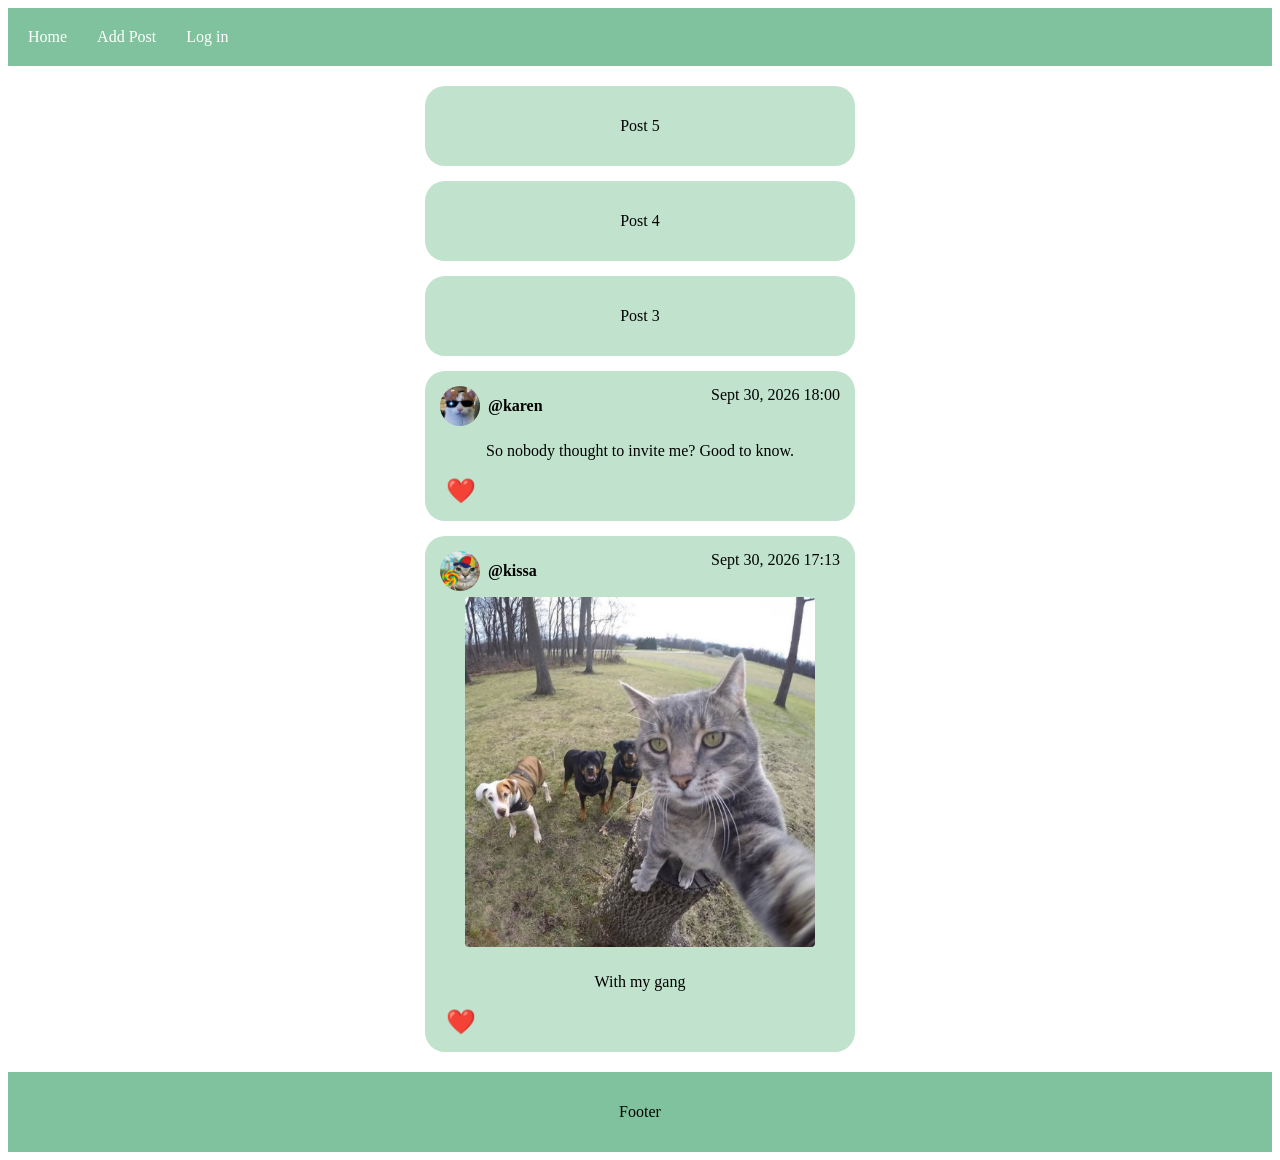
==== index.html @ af1b4655 "Added a second post" ====
<!doctype html>
<html lang="en">
  <head>
    <meta charset="UTF-8" />
    <meta name="viewport" content="width=device-width, initial-scale=1.0" />
    <title>PostIt homework</title>

    <!-- Connects the CSS file to the HTML page -->
    <link rel="stylesheet" href="style.css" />
  </head>

  <body>
    <!-- Navigation bar -->
    <header>
      <nav>
        <a href="index.html">Home</a>
        <a href="addPost.html">Add Post</a>
        <a href="login.html">Log in</a>
      </nav>
    </header>

    <!-- Main content with posts -->
    <main>
      <article>
        <div class="post-header">
          <div class="user-info">
            <img src="kotik.jpg" alt="Profile picture">
            <span class="username">@kissa</span>
          </div>

          <span>Sept 30, 2026 17:13</span>
        </div>

        <img class="post-image" src="catwithhomies.jpg" alt="Cat with dogs">
        <p>With my gang</p>
        <button class="reaction">❤️</button>

      </article>

      <article>
        <div class="post-header">
          <div class="user-info">
            <img src="cat2.jpg" alt="Cat2 profile picture">
            <span class="username">@karen</span>
          </div>
          <span>Sept 30, 2026 18:00</span>
        </div>
        <p>So nobody thought to invite me? Good to know.</p>
        <button class="reaction">❤️</button>
      </article>

      <article>

        <p>Post 3</p>
      </article>

      <article>
        <p>Post 4</p>
      </article>

      <article>
        <p>Post 5</p>
      </article>
    </main>

    <!-- Bottom section of the page -->
    <footer>
      <p>Footer</p>
    </footer>
  </body>
</html>
---- style.css ----
header {
    background-color: #80c29d;
    padding: 15px;
    position: sticky;
    top: 0;
}
nav {
    display: flex;
    gap: 20px;
}

nav a{
    text-decoration: none;
    padding: 5px;
    color: white;
}

nav a:hover{
    background-color: #468065;
    border-radius: 10px;
}

main {
    display: flex;
    flex-direction: column-reverse;
    align-items: center;
    gap: 15px;
    padding: 20px;
}

article {
    background-color: #c1e3cd;
    width: 400px;
    text-align: center;
    padding: 15px;
    border-radius: 20px;
}

footer {
    padding: 15px;
    background-color: #80c29d;
    text-align: center;
}

.post-header {
    display: flex;
    justify-content: space-between;
}

.post-header img {
    width: 40px;
    height: 40px;
    border-radius: 50%;
    object-fit: cover;
}

.post-image {
    width: 100%;
    border-radius: 10px;
    max-width: 350px;
    padding: 6px;
}

.reaction {
    border: none;
    background: none;
    font-size: 24px;
    cursor: pointer;
    display: block;
    margin-right: auto;
}

.user-info {
    display: flex;
    align-items: center;
    gap: 8px;
}

.username {
    font-weight: bold;
}
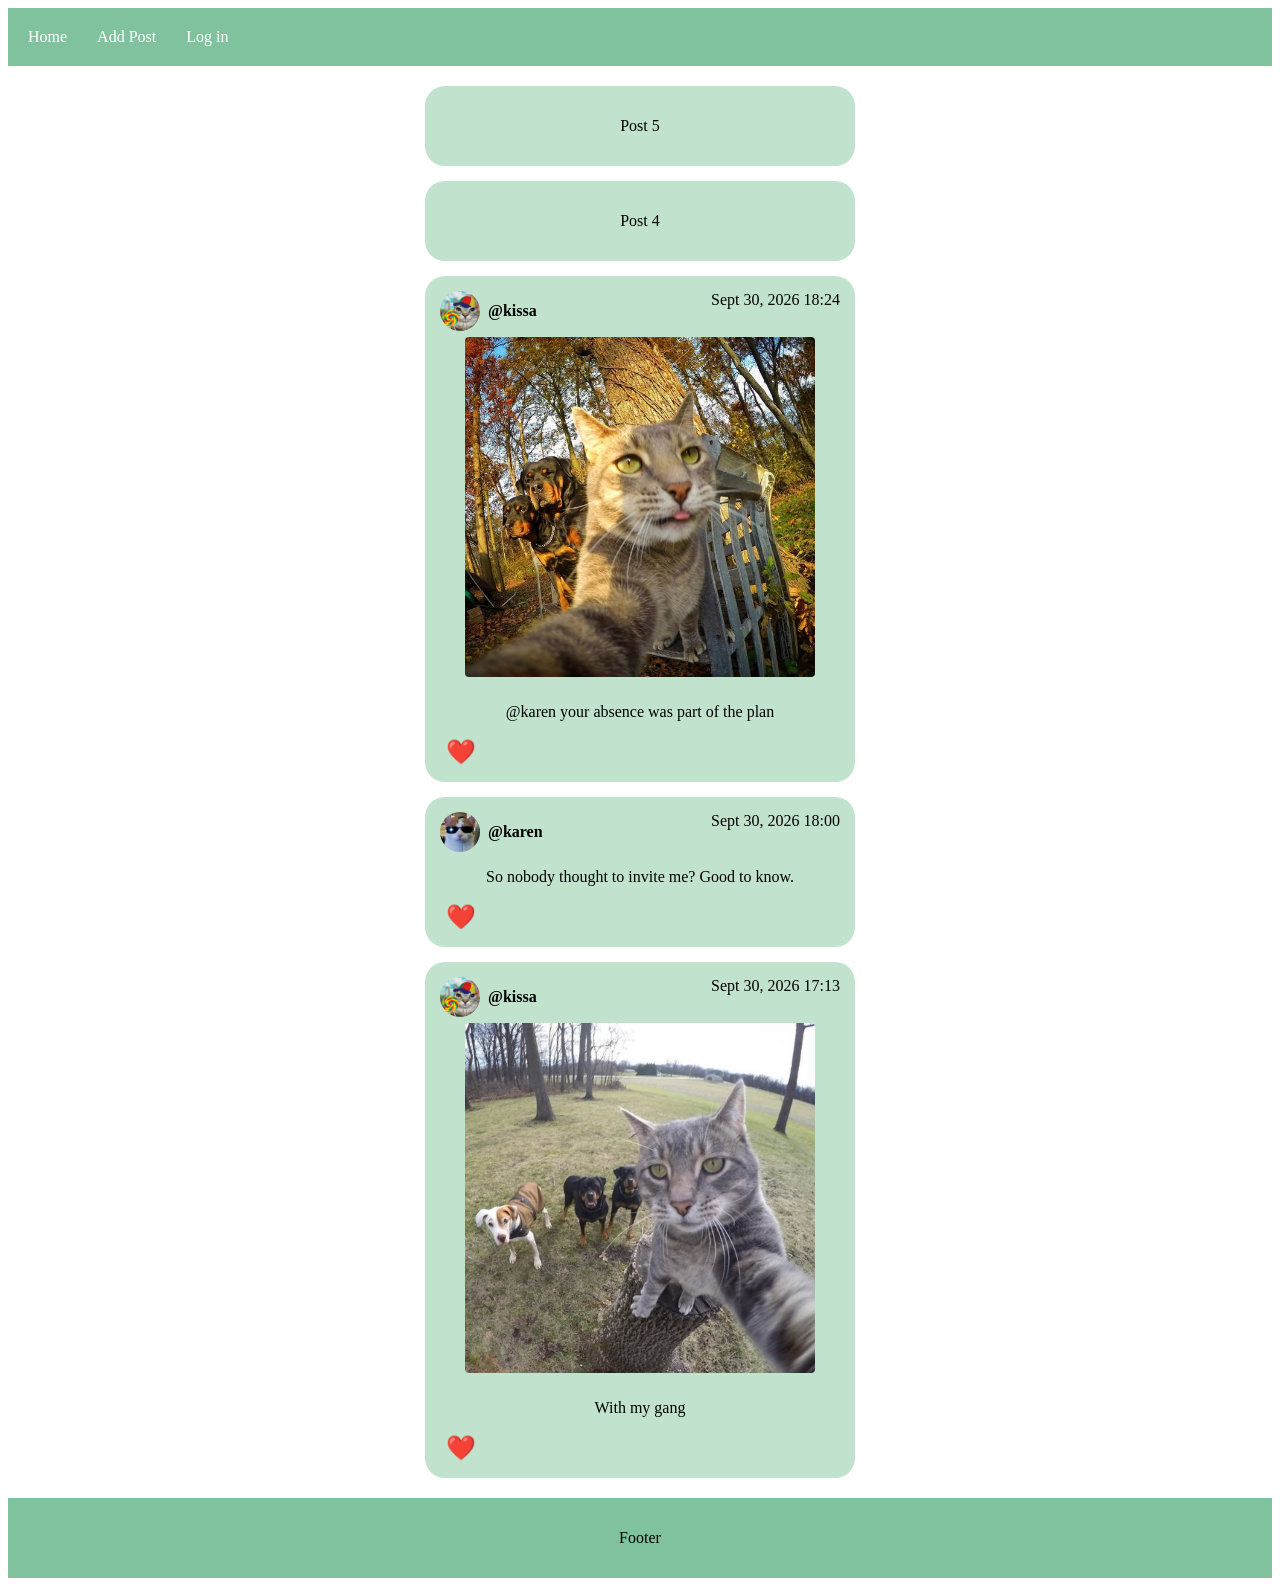
==== commit bbc29a1a: "Added a third post" ====
--- a/index.html
+++ b/index.html
@@ -50,8 +50,19 @@
       </article>
 
       <article>
+        <div class="post-header">
+          <div class="user-info">
+            <img src="kotik.jpg" alt="Profile picture">
+            <span class="username">@kissa</span>
+          </div>
 
-        <p>Post 3</p>
+          <span>Sept 30, 2026 18:24</span>
+        </div>
+
+        <img class="post-image" src="post3.jpg" alt="Cat with dogs2">
+        <p>@karen your absence was part of the plan</p>
+        <button class="reaction">❤️</button>
+
       </article>
 
       <article>
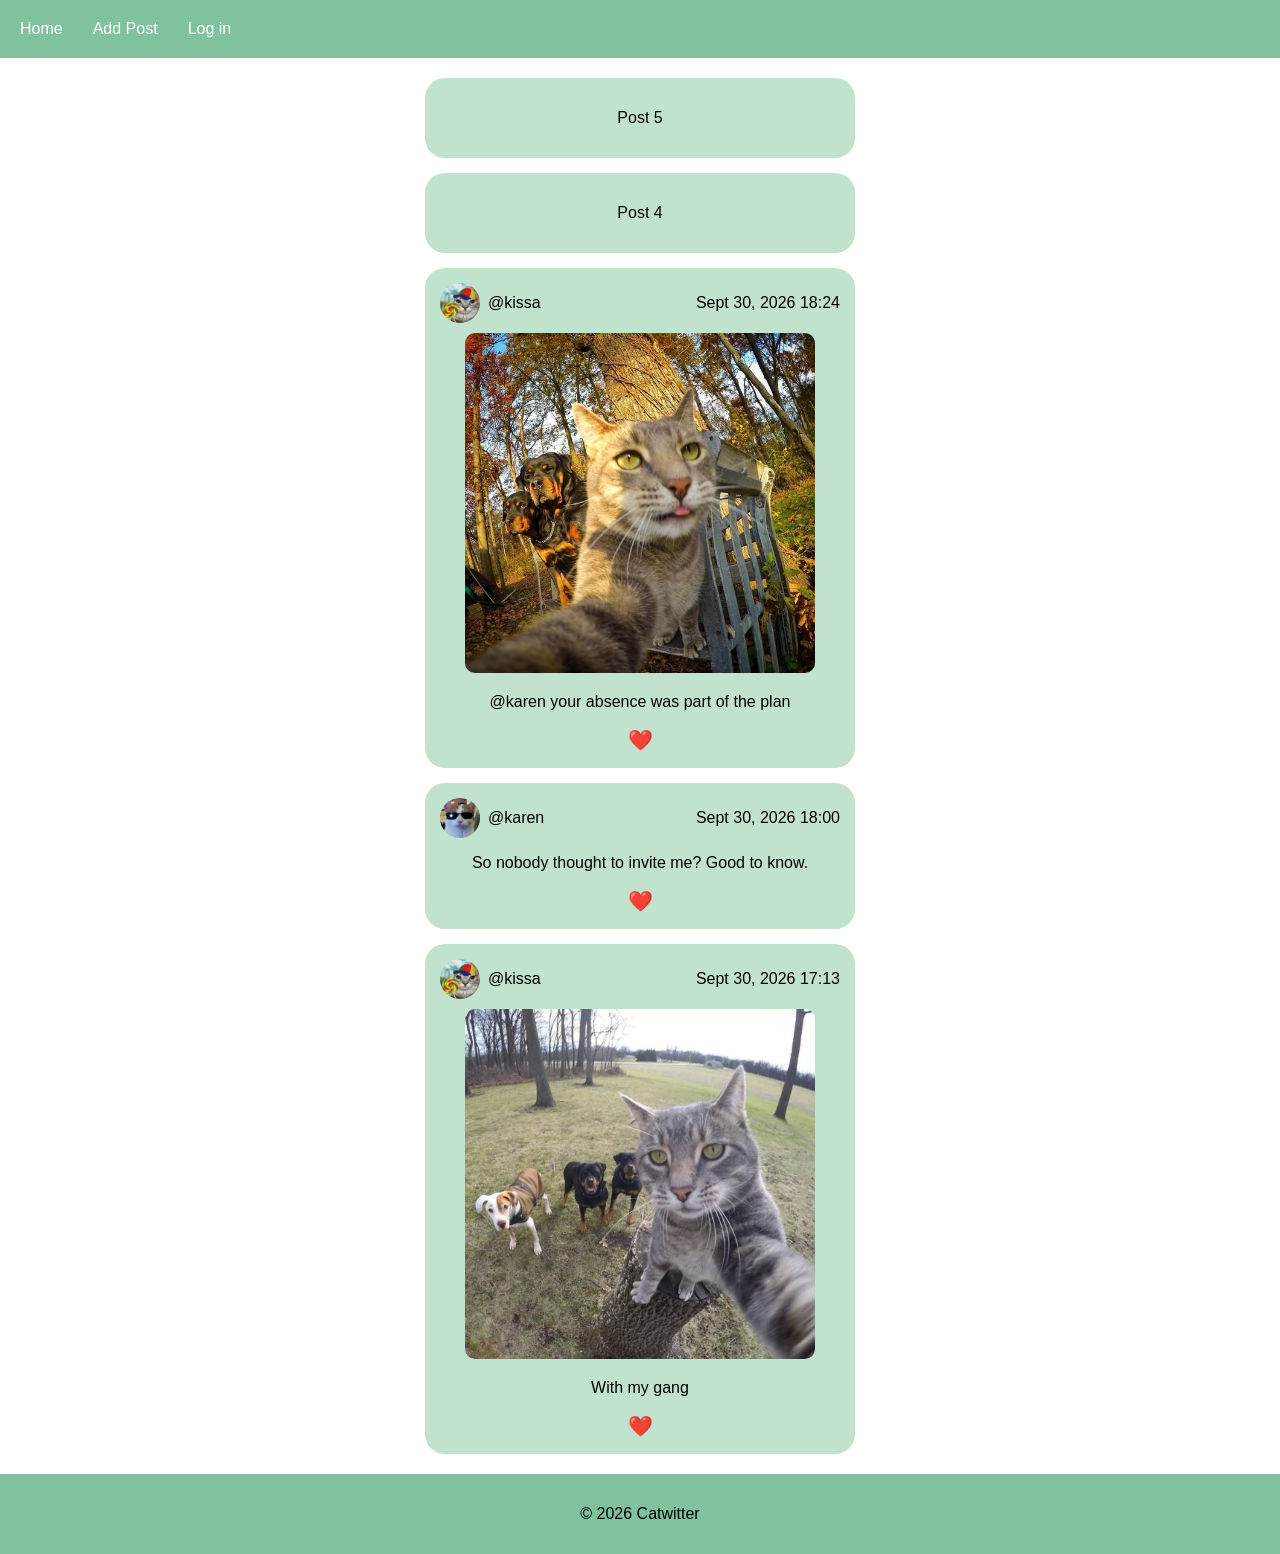
==== commit 58606695: "More stuff and comments" ====
--- a/index.html
+++ b/index.html
@@ -3,14 +3,14 @@
   <head>
     <meta charset="UTF-8" />
     <meta name="viewport" content="width=device-width, initial-scale=1.0" />
-    <title>PostIt homework</title>
+    <title>Homework1</title>
 
     <!-- Connects the CSS file to the HTML page -->
     <link rel="stylesheet" href="style.css" />
   </head>
 
   <body>
-    <!-- Navigation bar -->
+    <!-- Navigation bar with links to all main pages -->
     <header>
       <nav>
         <a href="index.html">Home</a>
@@ -19,56 +19,61 @@
       </nav>
     </header>
 
-    <!-- Main content with posts -->
+    <!-- Main content containing five different posts -->
     <main>
+      <!-- First post with user information, image, text and reaction button -->
       <article>
         <div class="post-header">
           <div class="user-info">
-            <img src="kotik.jpg" alt="Profile picture">
+            <img src="kotik.jpg" alt="Profile picture" />
             <span class="username">@kissa</span>
           </div>
 
           <span>Sept 30, 2026 17:13</span>
         </div>
 
-        <img class="post-image" src="catwithhomies.jpg" alt="Cat with dogs">
+        <img class="post-image" src="catwithhomies.jpg" alt="Cat with dogs" />
         <p>With my gang</p>
         <button class="reaction">❤️</button>
-
       </article>
 
+      <!-- Second post without an image -->
       <article>
         <div class="post-header">
           <div class="user-info">
-            <img src="cat2.jpg" alt="Cat2 profile picture">
+            <img src="cat2.jpg" alt="Cat profile picture" />
             <span class="username">@karen</span>
           </div>
+
           <span>Sept 30, 2026 18:00</span>
         </div>
+
         <p>So nobody thought to invite me? Good to know.</p>
         <button class="reaction">❤️</button>
       </article>
 
+      <!-- Third post with an image -->
       <article>
         <div class="post-header">
           <div class="user-info">
-            <img src="kotik.jpg" alt="Profile picture">
+            <img src="kotik.jpg" alt="Profile picture" />
             <span class="username">@kissa</span>
           </div>
 
           <span>Sept 30, 2026 18:24</span>
         </div>
 
-        <img class="post-image" src="post3.jpg" alt="Cat with dogs2">
+        <img class="post-image" src="post3.jpg" alt="Cat outdoors" />
         <p>@karen your absence was part of the plan</p>
         <button class="reaction">❤️</button>
-
       </article>
 
+      <!-- Fourth post -->
       <article>
         <p>Post 4</p>
       </article>
 
+      <!-- Fifth post -->
       <article>
         <p>Post 5</p>
       </article>
@@ -76,7 +81,7 @@
 
     <!-- Bottom section of the page -->
     <footer>
-      <p>Footer</p>
+      <p>© 2026 Catwitter</p>
     </footer>
   </body>
 </html>
--- a/style.css
+++ b/style.css
@@ -1,25 +1,41 @@
+/* Gives the page a simple layout and removes default spacing */
+body {
+    margin: 0;
+    font-family: Arial, sans-serif;
+}
+
+
+/* ---------- HEADER AND NAVIGATION ---------- */
+
+/* Styles the header at the top of the page */
 header {
     background-color: #80c29d;
     padding: 15px;
-    position: sticky;
-    top: 0;
-}
+}
+
+/* Uses Flexbox to place navigation links next to each other */
 nav {
     display: flex;
     gap: 20px;
 }
 
-nav a{
+/* Descendant selector: styles links inside the navigation bar */
+nav a {
     text-decoration: none;
     padding: 5px;
     color: white;
 }
 
-nav a:hover{
+/* Pseudo-class: changes the background when hovering over a link */
+nav a:hover {
     background-color: #468065;
     border-radius: 10px;
 }
 
+
+/* ---------- MAIN CONTENT ---------- */
+
+/* Uses Flexbox to arrange the main content reverse order */
 main {
     display: flex;
     flex-direction: column-reverse;
@@ -28,54 +44,189 @@
     padding: 20px;
 }
 
+/* Styles each post/content box */
 article {
     background-color: #c1e3cd;
     width: 400px;
+    max-width: 90%;
     text-align: center;
     padding: 15px;
     border-radius: 20px;
 }
 
+
+/* ---------- POSTS ---------- */
+
+/* Places user information and date on opposite sides */
+.post-header {
+    display: flex;
+    justify-content: space-between;
+    align-items: center;
+}
+
+/* Places the profile picture and username next to each other */
+.user-info {
+    display: flex;
+    align-items: center;
+    gap: 8px;
+}
+
+/* Styles the profile picture */
+.user-info img {
+    width: 40px;
+    height: 40px;
+    border-radius: 50%;
+    object-fit: cover;
+}
+
+/* Keeps post images inside the post */
+.post-image {
+    width: 100%;
+    max-width: 350px;
+    height: auto;
+    border-radius: 10px;
+    margin-top: 10px;
+}
+
+/* Styles the reaction button */
+.reaction {
+    border: none;
+    background: none;
+    cursor: pointer;
+    font-size: 20px;
+}
+
+
+/* ---------- LOGIN PAGE ---------- */
+
+/* Makes the login box smaller than a regular post */
+.login {
+    width: 220px;
+    padding: 25px;
+    margin-top: 40px;
+}
+
+/* Descendant selector: places login fields under each other */
+.login form {
+    display: flex;
+    flex-direction: column;
+    align-items: center;
+    gap: 12px;
+    margin: 15px 0;
+}
+
+/* Styles the login input fields */
+.login input {
+    width: 160px;
+    padding: 8px;
+    box-sizing: border-box;
+}
+
+/* Styles the login button */
+.login button {
+    padding: 8px 15px;
+    background-color: #468065;
+    color: white;
+    border: none;
+    border-radius: 5px;
+    cursor: pointer;
+}
+
+/* Removes underlines from links in the login box */
+.login a {
+    text-decoration: none;
+}
+
+
+/* ---------- REQUIRED SELECTORS ---------- */
+
+/* Child selector: selects paragraphs directly inside the login box */
+.login > p {
+    margin: 5px;
+}
+
+/* Adjacent sibling selector: selects a paragraph directly after another paragraph */
+.login p + p {
+    margin-top: 0;
+}
+
+/* General sibling selector: selects the form that comes after the heading */
+.login h3 ~ form {
+    margin-top: 15px;
+}
+
+
+/* ---------- ADD POST PAGE ---------- */
+
+/* Makes the Add Post box smaller */
+.add-post {
+    width: 250px;
+    padding: 30px;
+    margin-top: 30px;
+}
+
+/* Places all Add Post form elements underneath each other */
+.add-post form {
+    display: flex;
+    flex-direction: column;
+    gap: 10px;
+    text-align: left;
+}
+
+/* Gives the post text area a suitable size */
+.add-post textarea {
+    height: 80px;
+    padding: 8px;
+    resize: vertical;
+    box-sizing: border-box;
+}
+
+/* Adds spacing below the file input */
+.add-post input[type="file"] {
+    margin-bottom: 5px;
+}
+
+/* Styles the Create post button */
+.add-post button {
+    align-self: center;
+    padding: 8px 15px;
+    background-color: #468065;
+    color: white;
+    border: none;
+    border-radius: 5px;
+    cursor: pointer;
+}
+
+
+/* ---------- FOOTER ---------- */
+
+/* Styles the bottom section of the page */
 footer {
     padding: 15px;
     background-color: #80c29d;
     text-align: center;
 }
 
-.post-header {
-    display: flex;
-    justify-content: space-between;
-}
-
-.post-header img {
-    width: 40px;
-    height: 40px;
-    border-radius: 50%;
-    object-fit: cover;
-}
-
-.post-image {
-    width: 100%;
-    border-radius: 10px;
-    max-width: 350px;
-    padding: 6px;
-}
-
-.reaction {
-    border: none;
-    background: none;
-    font-size: 24px;
-    cursor: pointer;
-    display: block;
-    margin-right: auto;
-}
-
-.user-info {
-    display: flex;
-    align-items: center;
-    gap: 8px;
-}
-
-.username {
-    font-weight: bold;
+
+/* ---------- MOBILE VIEW ---------- */
+
+/* Makes posts and forms fit smaller cellphone screens */
+@media (max-width: 600px) {
+    main {
+        padding: 10px;
+    }
+
+    article {
+        width: 90%;
+    }
+
+    .post-header {
+        flex-direction: column;
+        gap: 5px;
+    }
+
+    .login,
+    .add-post {
+        width: 80%;
+    }
 }
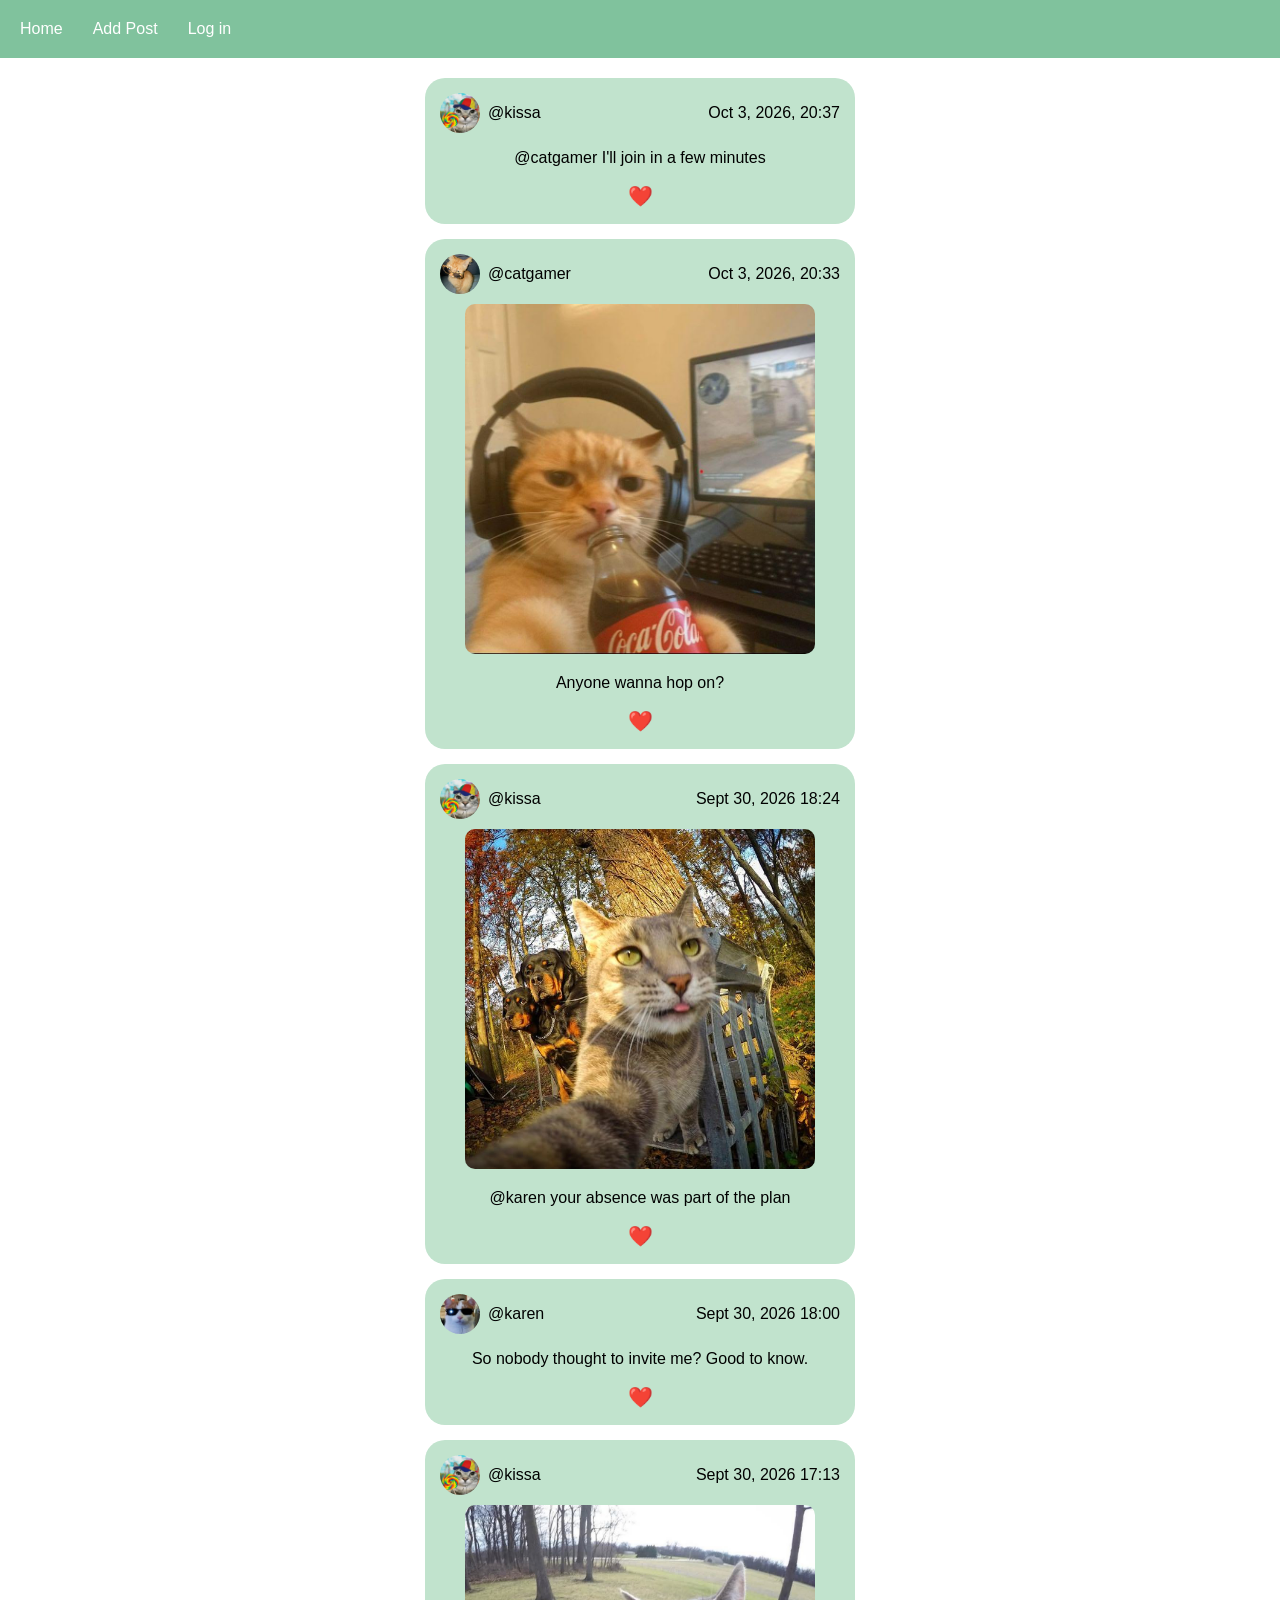
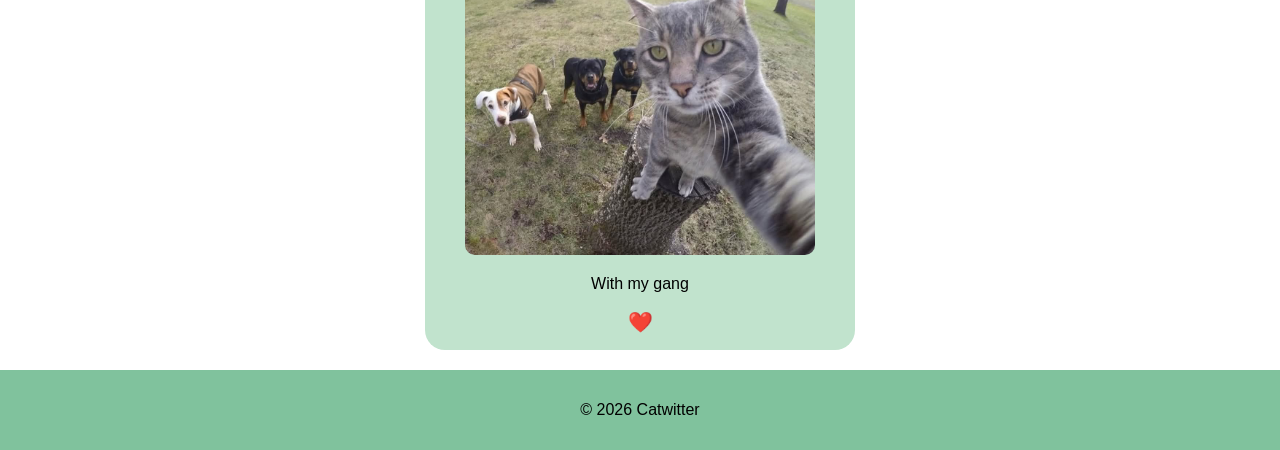
==== commit 82ce087d: "Added a third post" ====
--- a/index.html
+++ b/index.html
@@ -5,7 +5,6 @@
     <meta name="viewport" content="width=device-width, initial-scale=1.0" />
     <title>Homework1</title>
 
-    <!-- Connects the CSS file to the HTML page -->
     <link rel="stylesheet" href="style.css" />
   </head>
 
@@ -21,48 +20,42 @@
 
     <!-- Main content containing five different posts -->
     <main>
-      <!-- First post with user information, image, text and reaction button -->
+      <!-- First post -->
       <article>
         <div class="post-header">
           <div class="user-info">
             <img src="kotik.jpg" alt="Profile picture" />
             <span class="username">@kissa</span>
           </div>
-
           <span>Sept 30, 2026 17:13</span>
         </div>
-
         <img class="post-image" src="catwithhomies.jpg" alt="Cat with dogs" />
         <p>With my gang</p>
         <button class="reaction">❤️</button>
       </article>
 
-      <!-- Second post without an image -->
+      <!-- Second post -->
       <article>
         <div class="post-header">
           <div class="user-info">
             <img src="cat2.jpg" alt="Cat profile picture" />
             <span class="username">@karen</span>
           </div>
-
           <span>Sept 30, 2026 18:00</span>
         </div>
-
         <p>So nobody thought to invite me? Good to know.</p>
         <button class="reaction">❤️</button>
       </article>
 
-      <!-- Third post with an image -->
+      <!-- Third post -->
       <article>
         <div class="post-header">
           <div class="user-info">
             <img src="kotik.jpg" alt="Profile picture" />
             <span class="username">@kissa</span>
           </div>
-
           <span>Sept 30, 2026 18:24</span>
         </div>
-
         <img class="post-image" src="post3.jpg" alt="Cat outdoors" />
         <p>@karen your absence was part of the plan</p>
         <button class="reaction">❤️</button>
@@ -70,12 +63,29 @@
 
       <!-- Fourth post -->
       <article>
-        <p>Post 4</p>
+        <div class="post-header">
+          <div class="user-info">
+            <img src="cat3.jpg" alt="Profile picture 3" />
+            <span class="username">@catgamer</span>
+          </div>
+          <span>Oct 3, 2026, 20:33</span>
+        </div>
+        <img class="post-image" src="catplayer.jpg" alt="Gamer cat" />
+        <p>Anyone wanna hop on?</p>
+        <button class="reaction">❤️</button>
       </article>
 
       <!-- Fifth post -->
       <article>
-        <p>Post 5</p>
+        <div class="post-header">
+          <div class="user-info">
+            <img src="kotik.jpg" alt="Profile picture" />
+            <span class="username">@kissa</span>
+          </div>
+          <span>Oct 3, 2026, 20:37</span>
+        </div>
+        <p>@catgamer I'll join in a few minutes</p>
+        <button class="reaction">❤️</button>
       </article>
     </main>
 
--- a/style.css
+++ b/style.css
@@ -4,8 +4,7 @@
     font-family: Arial, sans-serif;
 }
 
-
-/* ---------- HEADER AND NAVIGATION ---------- */
+/* Header and navigation */
 
 /* Styles the header at the top of the page */
 header {
@@ -19,21 +18,20 @@
     gap: 20px;
 }
 
-/* Descendant selector: styles links inside the navigation bar */
+/* Descendant selector, styles links inside the navigation bar */
 nav a {
     text-decoration: none;
     padding: 5px;
     color: white;
 }
 
-/* Pseudo-class: changes the background when hovering over a link */
+/* Pseudo-class, changes the background when hovering over a link */
 nav a:hover {
     background-color: #468065;
     border-radius: 10px;
 }
 
-
-/* ---------- MAIN CONTENT ---------- */
+/* Main */
 
 /* Uses Flexbox to arrange the main content reverse order */
 main {
@@ -54,8 +52,7 @@
     border-radius: 20px;
 }
 
-
-/* ---------- POSTS ---------- */
+/* Posts */
 
 /* Places user information and date on opposite sides */
 .post-header {
@@ -96,8 +93,7 @@
     font-size: 20px;
 }
 
-
-/* ---------- LOGIN PAGE ---------- */
+/* Login page */
 
 /* Makes the login box smaller than a regular post */
 .login {
@@ -106,7 +102,7 @@
     margin-top: 40px;
 }
 
-/* Descendant selector: places login fields under each other */
+/* Descendant selector, places login fields under each other */
 .login form {
     display: flex;
     flex-direction: column;
@@ -137,26 +133,25 @@
     text-decoration: none;
 }
 
-
-/* ---------- REQUIRED SELECTORS ---------- */
+/* Selectors */
 
 /* Child selector: selects paragraphs directly inside the login box */
 .login > p {
     margin: 5px;
 }
 
-/* Adjacent sibling selector: selects a paragraph directly after another paragraph */
+/* Adjacent sibling selector, selects a paragraph directly after another paragraph */
 .login p + p {
     margin-top: 0;
 }
 
-/* General sibling selector: selects the form that comes after the heading */
+/* General sibling selector, selects the form that comes after the heading */
 .login h3 ~ form {
     margin-top: 15px;
 }
 
 
-/* ---------- ADD POST PAGE ---------- */
+/* Add post page */
 
 /* Makes the Add Post box smaller */
 .add-post {
@@ -197,36 +192,10 @@
     cursor: pointer;
 }
 
-
-/* ---------- FOOTER ---------- */
-
-/* Styles the bottom section of the page */
+/* Footer */
+
 footer {
     padding: 15px;
     background-color: #80c29d;
     text-align: center;
 }
-
-
-/* ---------- MOBILE VIEW ---------- */
-
-/* Makes posts and forms fit smaller cellphone screens */
-@media (max-width: 600px) {
-    main {
-        padding: 10px;
-    }
-
-    article {
-        width: 90%;
-    }
-
-    .post-header {
-        flex-direction: column;
-        gap: 5px;
-    }
-
-    .login,
-    .add-post {
-        width: 80%;
-    }
-}
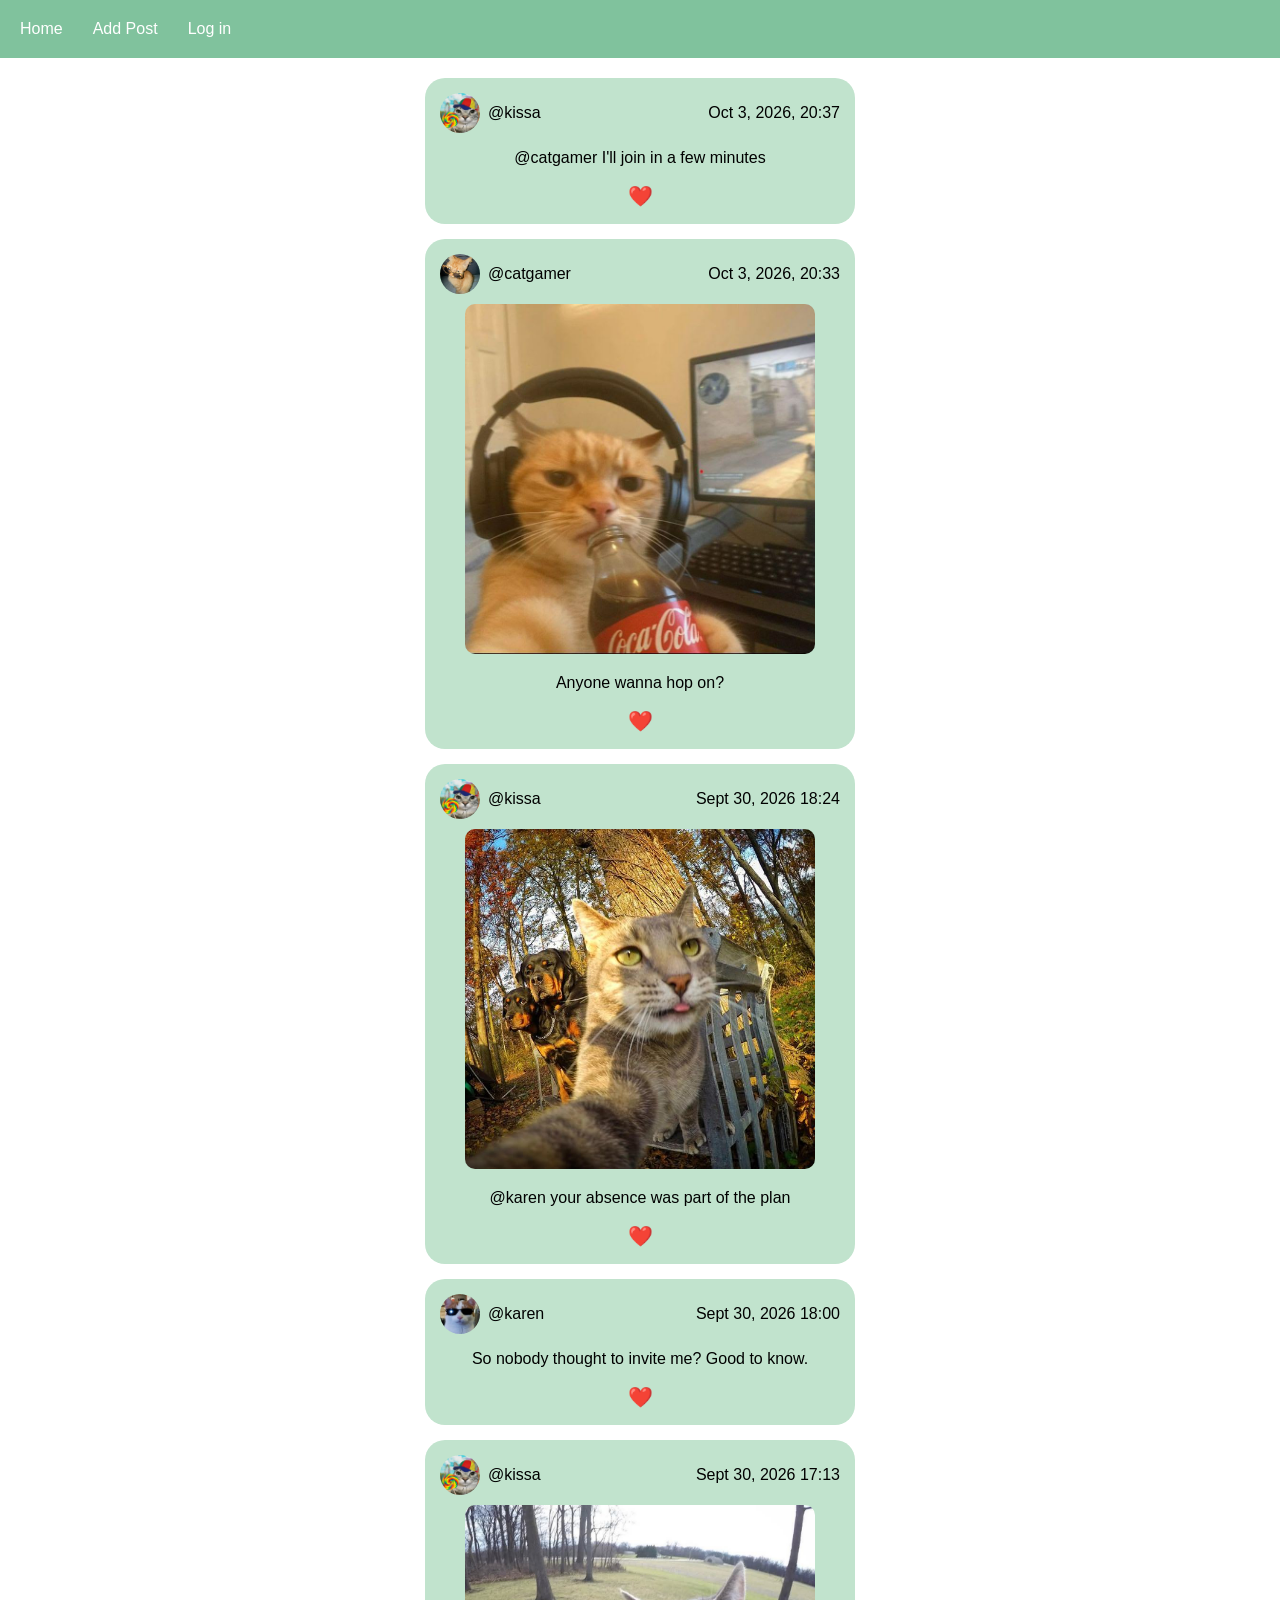
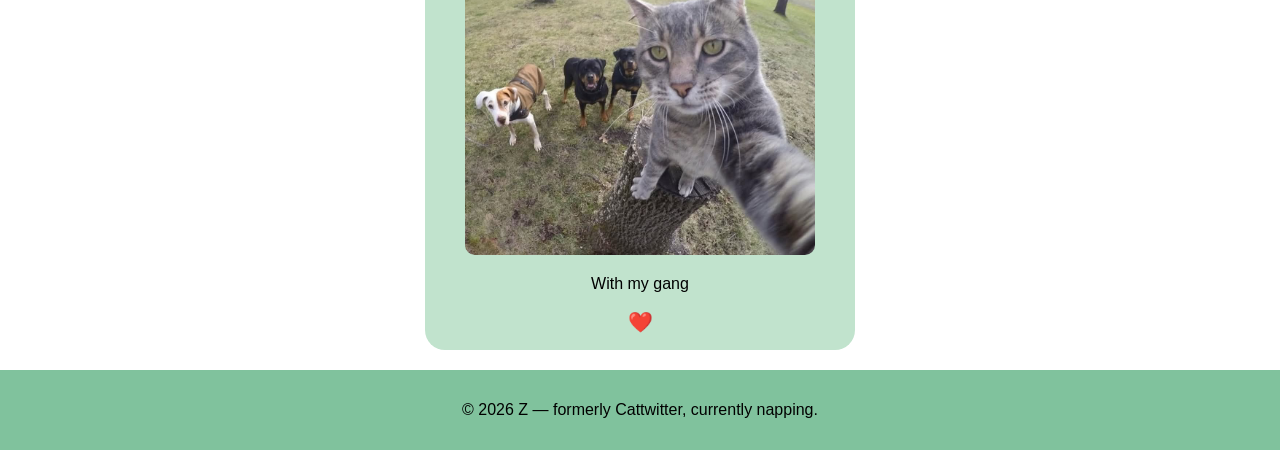
==== commit ef14ffe8: "edits" ====
--- a/index.html
+++ b/index.html
@@ -91,7 +91,7 @@
 
     <!-- Bottom section of the page -->
     <footer>
-      <p>© 2026 Catwitter</p>
+      <p>© 2026 Z — formerly Cattwitter, currently napping.</p>
     </footer>
   </body>
 </html>
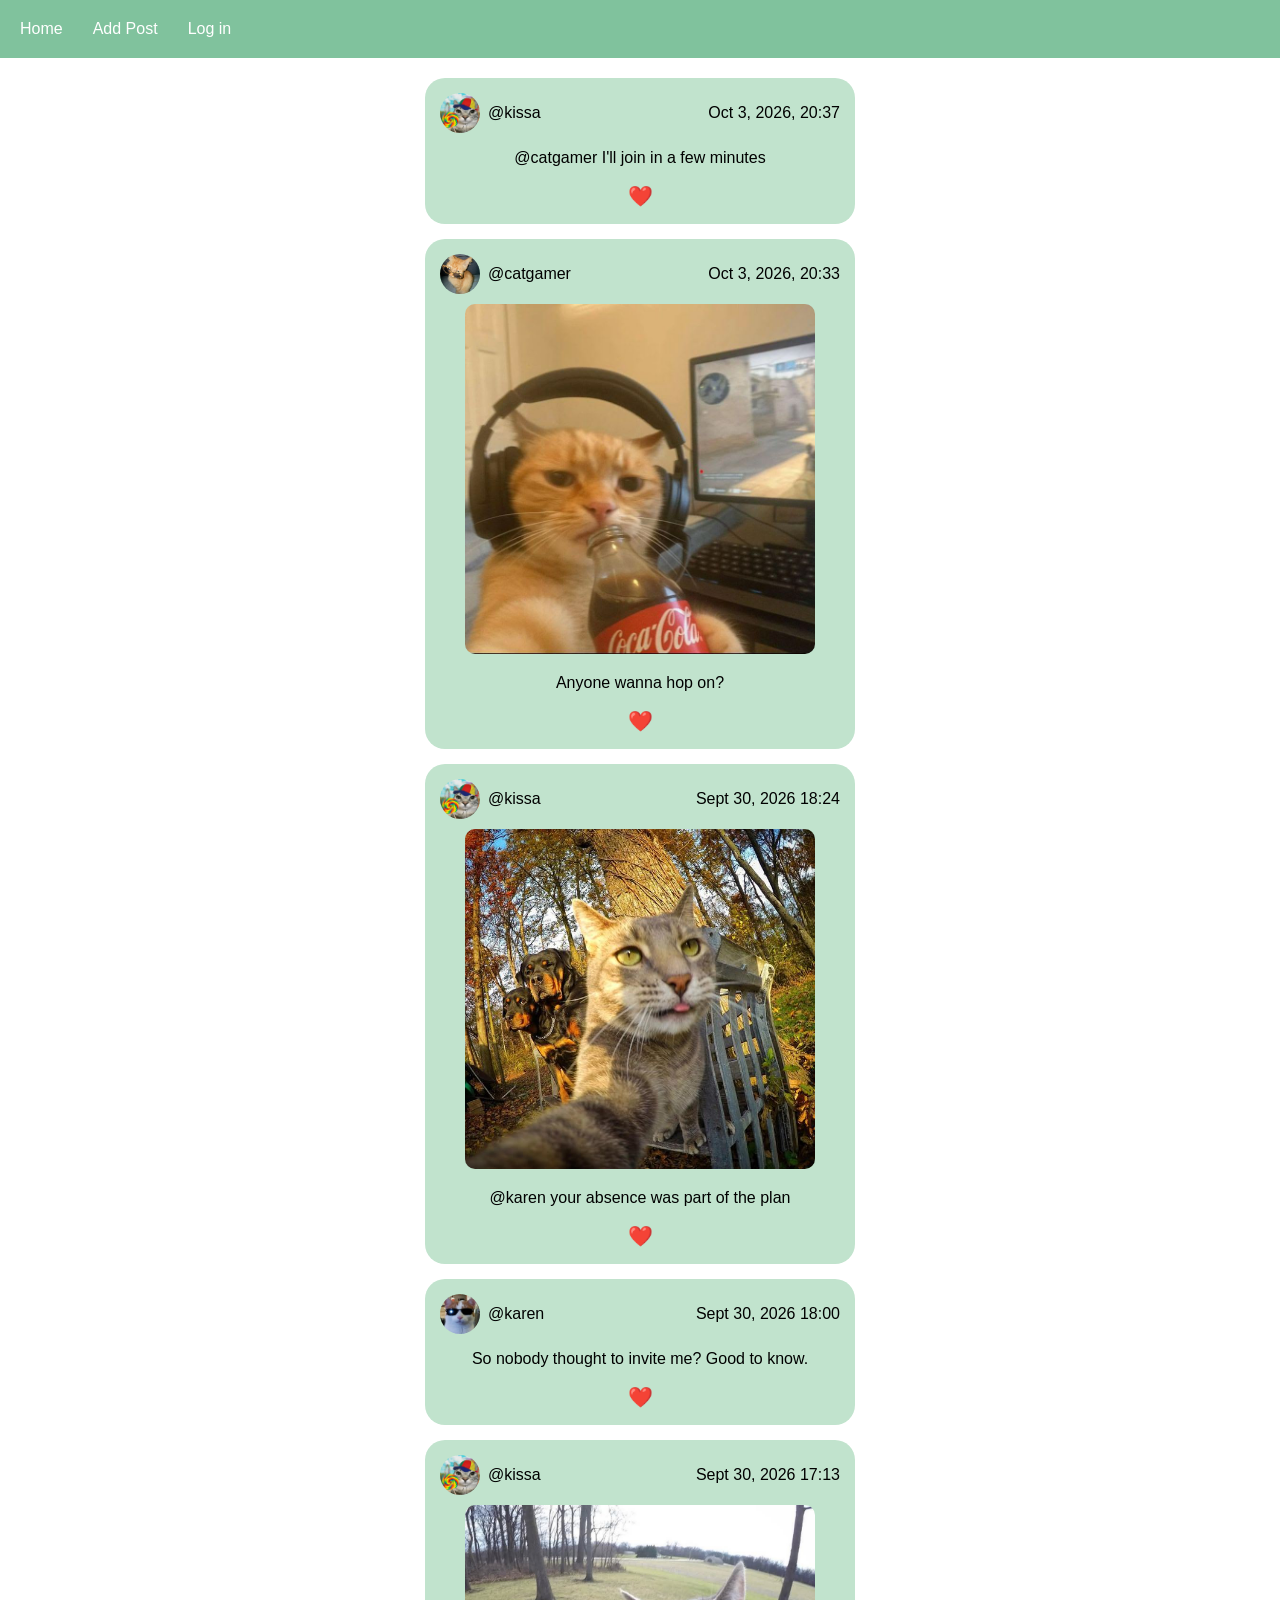
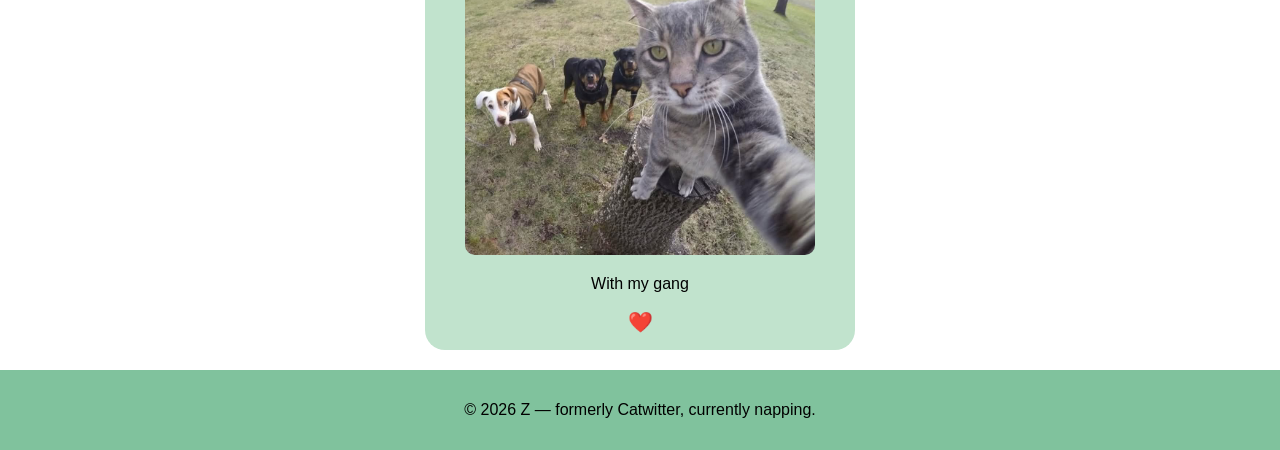
==== commit e637ef1c: "edits" ====
--- a/index.html
+++ b/index.html
@@ -91,7 +91,7 @@
 
     <!-- Bottom section of the page -->
     <footer>
-      <p>© 2026 Z — formerly Cattwitter, currently napping.</p>
+      <p>© 2026 Z — formerly Catwitter, currently napping.</p>
     </footer>
   </body>
 </html>
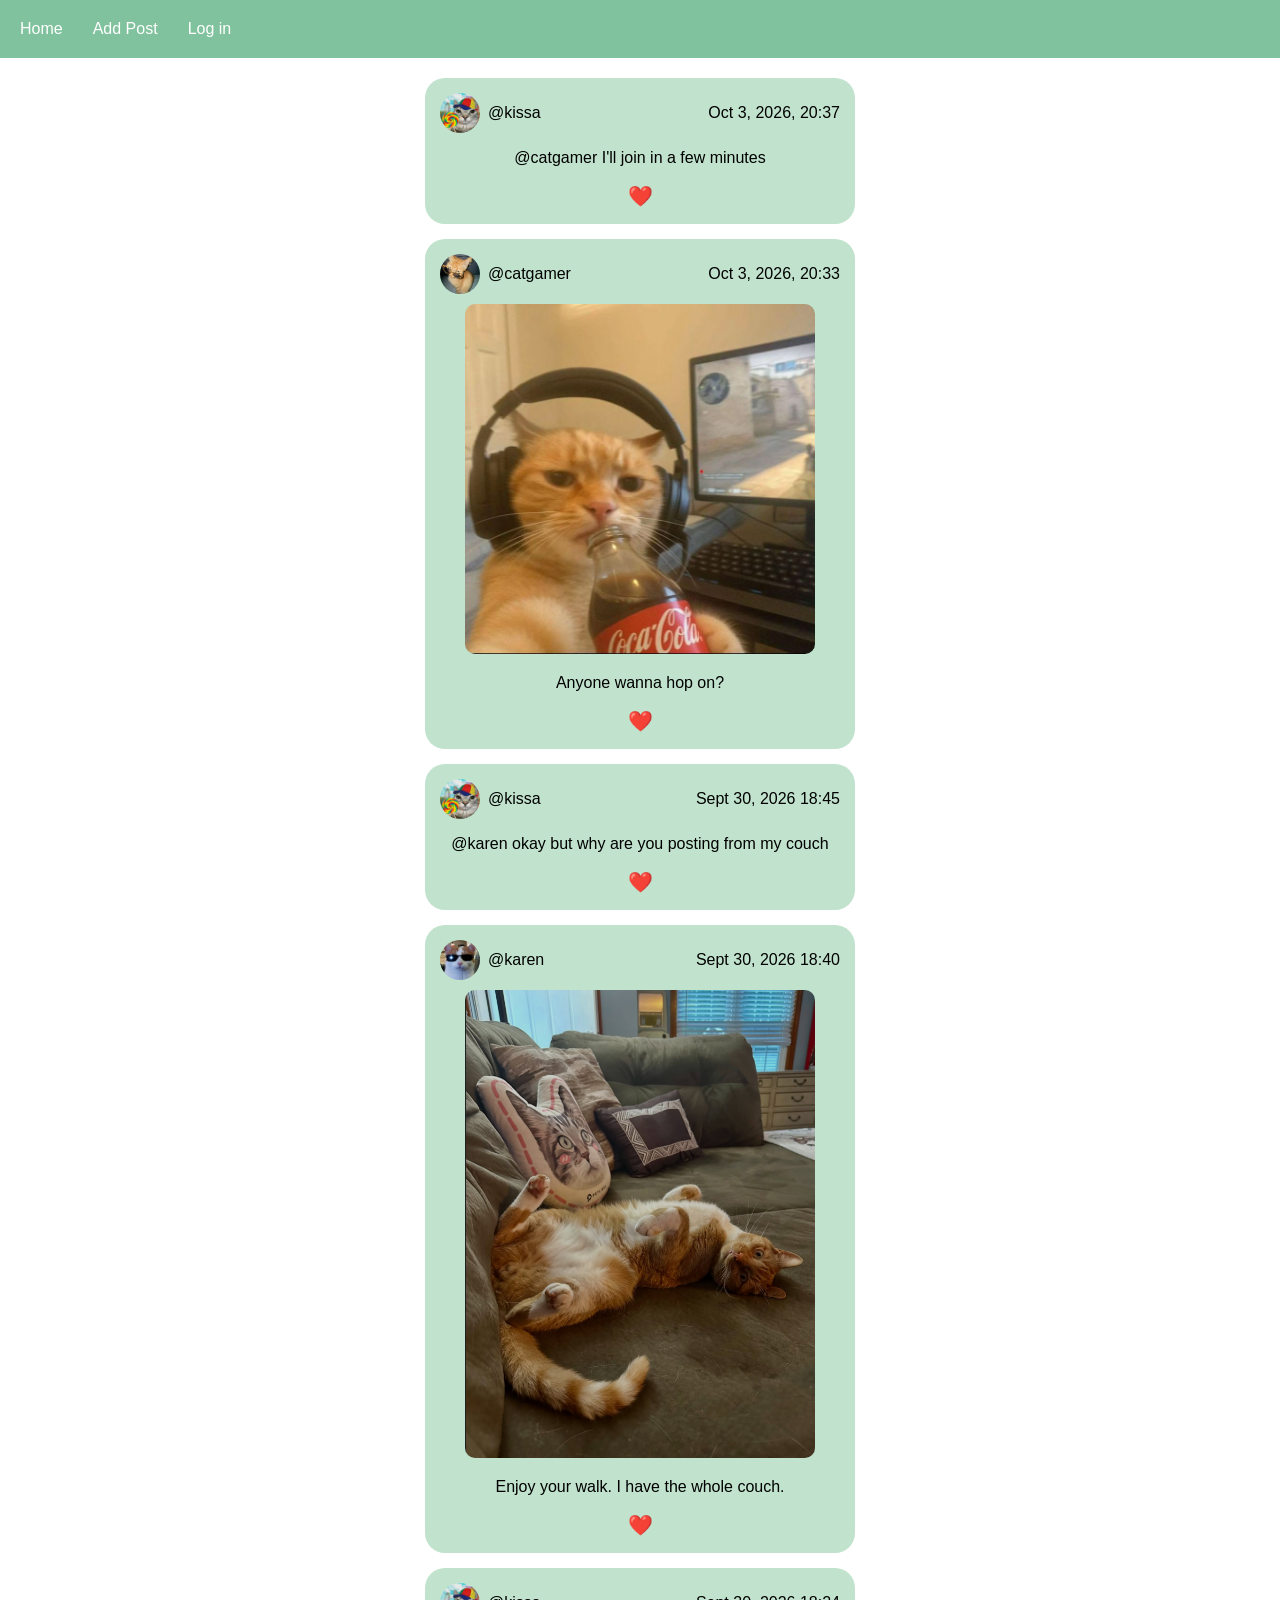
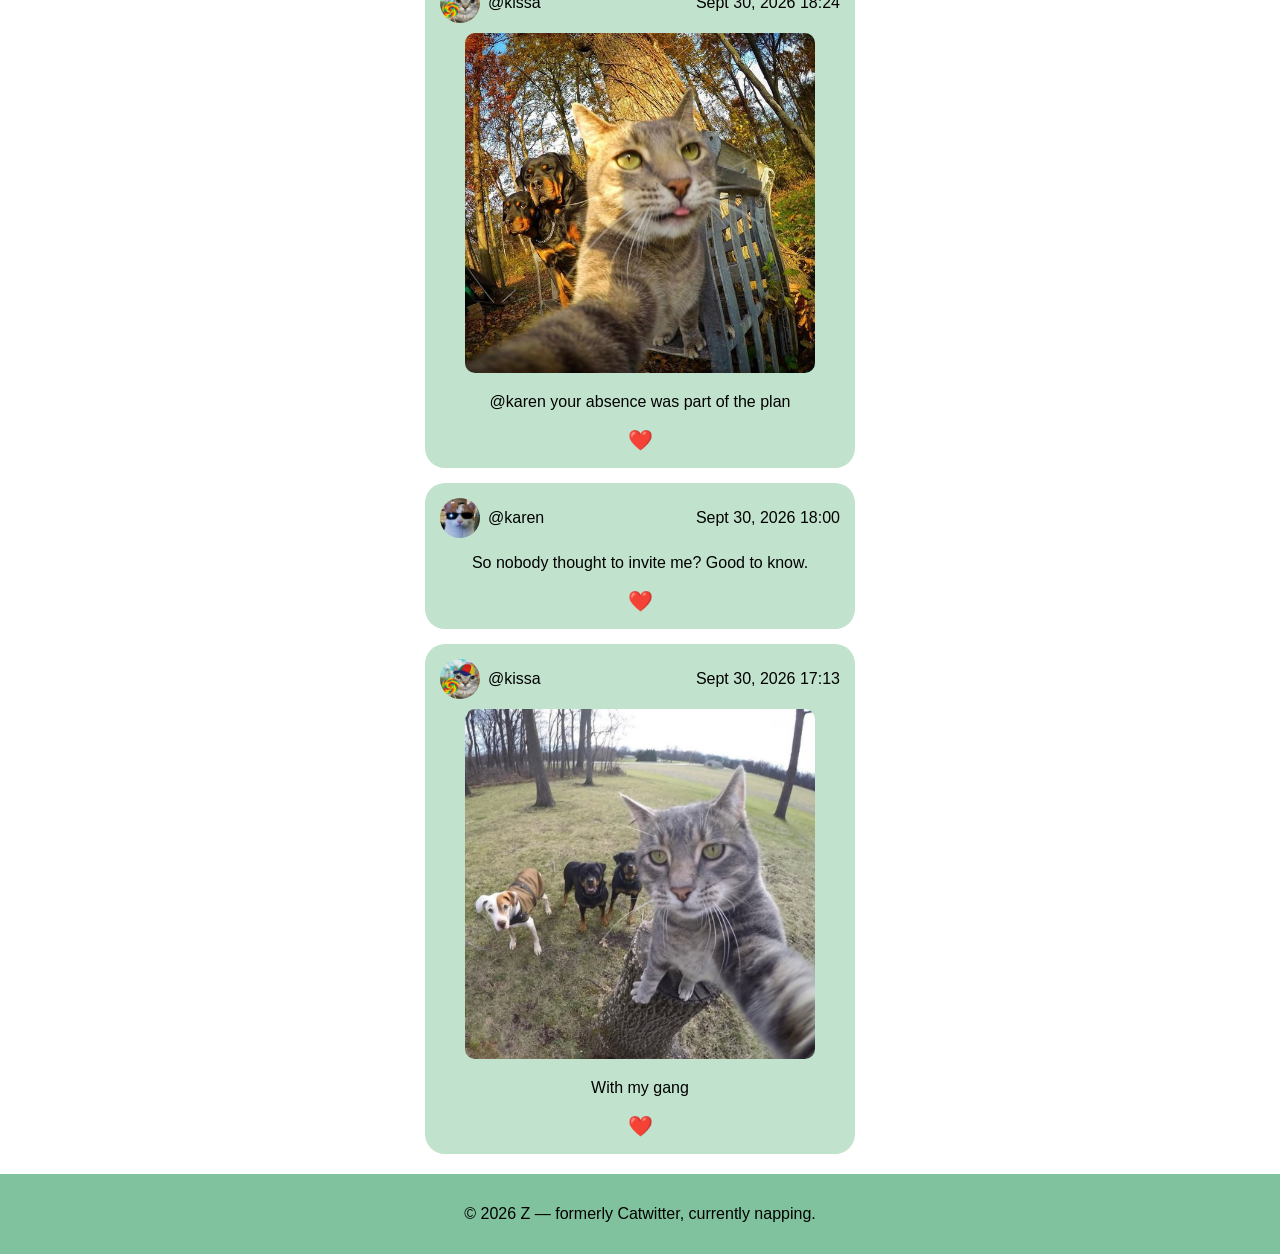
==== commit c3ad8f1f: "new posts" ====
--- a/index.html
+++ b/index.html
@@ -65,6 +65,36 @@
       <article>
         <div class="post-header">
           <div class="user-info">
+            <img src="cat2.jpg" alt="Karen's profile picture" />
+            <span class="username">@karen</span>
+          </div>
+          <span>Sept 30, 2026 18:40</span>
+        </div>
+
+        <img class="post-image" src="karen-couch.png" alt="Karen relaxing on the couch" />
+
+        <p>Enjoy your walk. I have the whole couch.</p>
+        <button class="reaction">❤️</button>
+      </article>
+
+      <!-- Fifth post -->
+      <article>
+        <div class="post-header">
+          <div class="user-info">
+            <img src="kotik.jpg" alt="Kissa's profile picture" />
+            <span class="username">@kissa</span>
+          </div>
+          <span>Sept 30, 2026 18:45</span>
+        </div>
+
+        <p>@karen okay but why are you posting from my couch</p>
+        <button class="reaction">❤️</button>
+      </article>
+
+      <!-- Sixth post -->
+      <article>
+        <div class="post-header">
+          <div class="user-info">
             <img src="cat3.jpg" alt="Profile picture 3" />
             <span class="username">@catgamer</span>
           </div>
@@ -75,7 +105,7 @@
         <button class="reaction">❤️</button>
       </article>
 
-      <!-- Fifth post -->
+      <!-- Seventh post -->
       <article>
         <div class="post-header">
           <div class="user-info">
